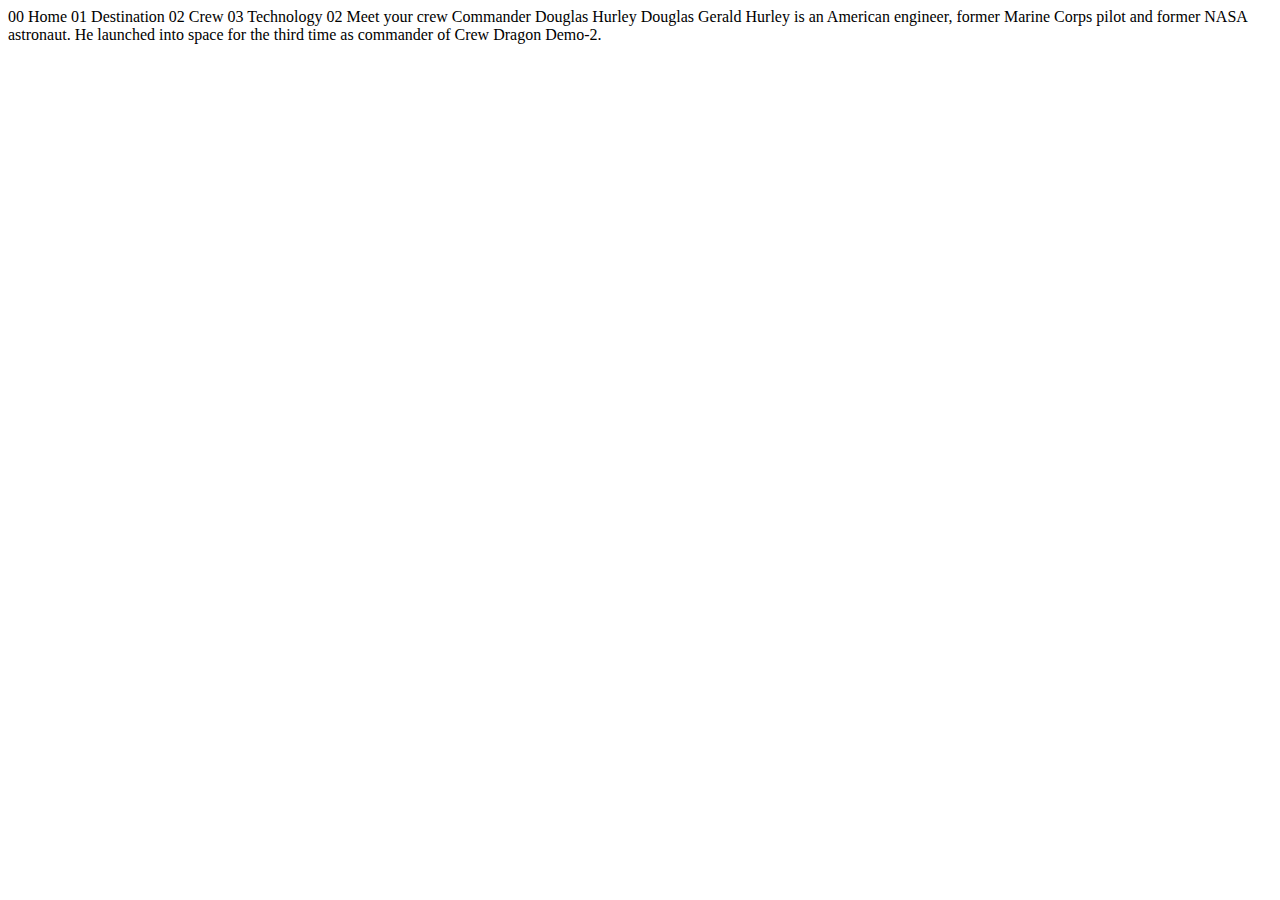
==== crew-commander.html @ 9b9bf10f "space tourism" ====
<!DOCTYPE html>
<html lang="en">
<head>
  <meta charset="UTF-8">
  <meta name="viewport" content="width=device-width, initial-scale=1.0">

  <link rel="icon" type="image/png" sizes="32x32" href="./assets/favicon-32x32.png">
  
  <title>Frontend Mentor | Space tourism website</title>
</head>
<body>

  00 Home
  01 Destination
  02 Crew
  03 Technology

  02 Meet your crew

  Commander
  Douglas Hurley

  Douglas Gerald Hurley is an American engineer, former Marine Corps pilot 
  and former NASA astronaut. He launched into space for the third time as 
  commander of Crew Dragon Demo-2.
</body>
</html>
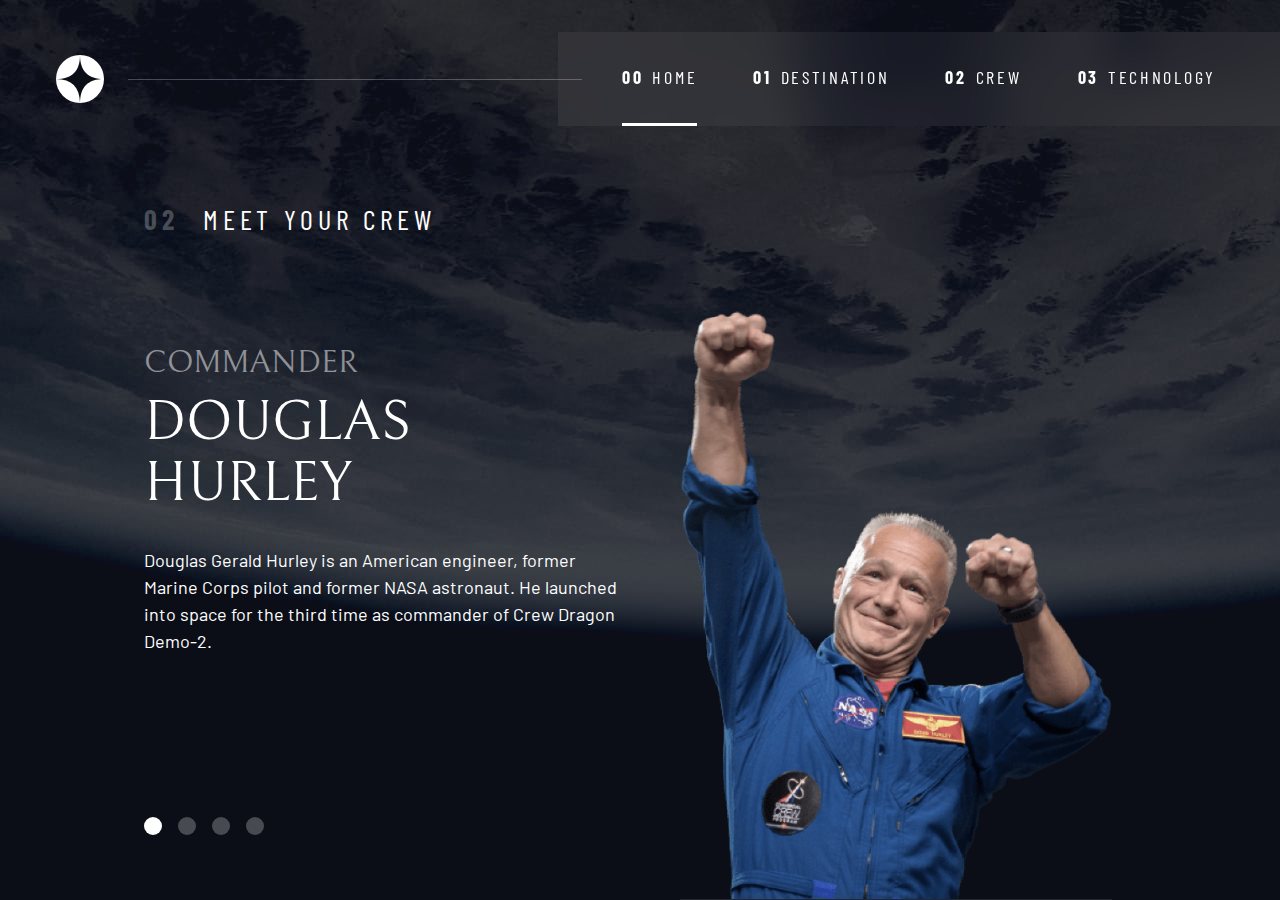
==== commit f11f623a: "content, destination and crew" ====
--- a/crew-commander.html
+++ b/crew-commander.html
@@ -1,27 +1,117 @@
 <!DOCTYPE html>
 <html lang="en">
-<head>
-  <meta charset="UTF-8">
-  <meta name="viewport" content="width=device-width, initial-scale=1.0">
+  <head>
+    <meta charset="UTF-8" />
+    <meta name="viewport" content="width=device-width, initial-scale=1.0" />
 
-  <link rel="icon" type="image/png" sizes="32x32" href="./assets/favicon-32x32.png">
-  
-  <title>Frontend Mentor | Space tourism website</title>
-</head>
-<body>
+    <link
+      rel="icon"
+      type="image/png"
+      sizes="32x32"
+      href="./assets/favicon-32x32.png"
+    />
+    <!-- Google fonts -->
+    <link rel="preconnect" href="https://fonts.googleapis.com" />
+    <link rel="preconnect" href="https://fonts.gstatic.com" crossorigin />
+    <link
+      href="https://fonts.googleapis.com/css2?family=Barlow+Condensed:wght@400;700&family=Bellefair&family=Barlow:wght@400;700&display=swap"
+      rel="stylesheet"
+    />
 
-  00 Home
-  01 Destination
-  02 Crew
-  03 Technology
+    <!-- Our custom CSS -->
+    <link rel="stylesheet" href="index.css" />
+    <title>Frontend Mentor | Space tourism website</title>
+    <script src="index.js" defer></script>
+  </head>
 
-  02 Meet your crew
+  <body class="crew">
+    <a class="skip-to-content" href="#main">Skip to content</a>
+    <header class="primary-header flex">
+      <div>
+        <img
+          src="./assets/shared/logo.svg"
+          alt="space tourism logo"
+          class="logo"
+        />
+      </div>
+      <button class="mobile-nav-toggle" aria-controls="primary-navigation">
+        <span class="sr-only" aria-expanded="false">Menu</span>
+      </button>
+      <nav>
+        <ul
+          id="primary-navigation"
+          data-visible="false"
+          class="primary-navigation underline-indicators flex"
+        >
+          <li class="active">
+            <a
+              class="ff-sans-cond uppercase text-white letter-spacing-2"
+              href="index.html"
+              ><span aria-hidden="true">00</span>Home</a
+            >
+          </li>
+          <li>
+            <a
+              class="ff-sans-cond uppercase text-white letter-spacing-2"
+              href="destination.html"
+              ><span aria-hidden="true">01</span>Destination</a
+            >
+          </li>
+          <li>
+            <a
+              class="ff-sans-cond uppercase text-white letter-spacing-2"
+              href="crew.html"
+              ><span aria-hidden="true">02</span>Crew</a
+            >
+          </li>
+          <li>
+            <a
+              class="ff-sans-cond uppercase text-white letter-spacing-2"
+              href="technology.html"
+              ><span aria-hidden="true">03</span>Technology</a
+            >
+          </li>
+        </ul>
+      </nav>
+    </header>
 
-  Commander
-  Douglas Hurley
+    <main id="main" class="grid-container grid-container--crew flow">
+      <h1 class="numbered-title">
+        <span aria-hidden="true">02</span> Meet your crew
+      </h1>
+      <div class="dot-indicators flex">
+        <button aria-selected="true">
+          <span class="sr-only">The commander</span>
+        </button>
+        <button aria-selected="false">
+          <span class="sr-only">The mission specialist</span>
+        </button>
+        <button aria-selected="false">
+          <span class="sr-only">The pilot</span>
+        </button>
+        <button aria-selected="false">
+          <span class="sr-only">The crew engineer</span>
+        </button>
+      </div>
+      <article class="crew-details flow">
+        <header class="flow flow--space-small">
+          <h2 class="fs-600 ff-serif uppercase">Commander</h2>
+          <p class="fs-700 uppercase ff-serif">Douglas Hurley</p>
+        </header>
+        <p>
+          Douglas Gerald Hurley is an American engineer, former Marine Corps
+          pilot and former NASA astronaut. He launched into space for the third
+          time as commander of Crew Dragon Demo-2.
+        </p>
+      </article>
 
-  Douglas Gerald Hurley is an American engineer, former Marine Corps pilot 
-  and former NASA astronaut. He launched into space for the third time as 
-  commander of Crew Dragon Demo-2.
-</body>
-</html>+      <picture>
+        <source
+          srcset="assets/crew/image-douglas-hurley.png"
+          type="image/webp"
+        />
+        <img src="assets/crew/image-douglas-hurley.png" alt="Douglas Hurley" />
+      </picture>
+    </main>
+  </body>
+</html>
--- a/index.css
+++ b/index.css
@@ -0,0 +1,712 @@
+/* ------------------- */
+/* Custom properties   */
+/* ------------------- */
+
+:root {
+  /* colors */
+  --clr-dark: 230 35% 7%;
+  --clr-light: 231 77% 90%;
+  --clr-white: 0 0% 100%;
+
+  /* font-sizes */
+  --fs-900: clamp(5rem, 8vw + 1rem, 9.375rem);
+  --fs-800: 3.5rem;
+  --fs-700: 1.5rem;
+  --fs-600: 1rem;
+  --fs-500: 1rem;
+  --fs-400: 0.9375rem;
+  --fs-300: 1rem;
+  --fs-200: 0.875rem;
+
+  /* font-families */
+  --ff-serif: 'Bellefair', serif;
+  --ff-sans-cond: 'Barlow Condensed', sans-serif;
+  --ff-sans-normal: 'Barlow', sans-serif;
+}
+
+@media (min-width: 35em) {
+  :root {
+    --fs-800: 5rem;
+    --fs-700: 2.5rem;
+    --fs-600: 1.5rem;
+    --fs-500: 1.25rem;
+    --fs-400: 1rem;
+  }
+}
+
+@media (min-width: 45em) {
+  :root {
+    /* font-sizes */
+    --fs-800: 6.25rem;
+    --fs-700: 3.5rem;
+    --fs-600: 2rem;
+    --fs-500: 1.75rem;
+    --fs-400: 1.125rem;
+  }
+}
+
+/* ------------------- */
+/* Reset               */
+/* ------------------- */
+
+/* https://piccalil.li/blog/a-modern-css-reset/ */
+
+/* Box sizing */
+*,
+*::before,
+*::after {
+  box-sizing: border-box;
+}
+
+/* Reset margins */
+body,
+h1,
+h2,
+h3,
+h4,
+h5,
+p,
+figure,
+picture {
+  margin: 0;
+}
+
+h1,
+h2,
+h3,
+h4,
+h5,
+h6,
+p {
+  font-weight: 400;
+}
+
+/* set up the body */
+body {
+  font-family: var(--ff-sans-normal);
+  font-size: var(--fs-400);
+  color: hsl(var(--clr-white));
+  background-color: hsl(var(--clr-dark));
+  line-height: 1.5;
+  min-height: 100vh;
+
+  display: grid;
+  grid-template-rows: min-content 1fr;
+
+  overflow-x: hidden;
+}
+
+/* make images easier to work with */
+img,
+picutre {
+  max-width: 100%;
+  display: block;
+}
+
+/* make form elements easier to work with */
+input,
+button,
+textarea,
+select {
+  font: inherit;
+}
+
+/* remove animations for people who've turned them off */
+@media (prefers-reduced-motion: reduce) {
+  *,
+  *::before,
+  *::after {
+    animation-duration: 0.01ms !important;
+    animation-iteration-count: 1 !important;
+    transition-duration: 0.01ms !important;
+    scroll-behavior: auto !important;
+  }
+}
+
+/* ------------------- */
+/* Utility classes     */
+/* ------------------- */
+
+/* general */
+
+.flex {
+  display: flex;
+  gap: var(--gap, 1rem);
+}
+
+.grid {
+  display: grid;
+  gap: var(--gap, 1rem);
+}
+
+.d-block {
+  display: block;
+}
+
+.flow > *:where(:not(:first-child)) {
+  margin-top: var(--flow-space, 1rem);
+}
+
+/* .flow--space-1 */
+/* .flow--space-2 */
+/* .flow--space-3 */
+.flow--space-small {
+  --flow-space: 0.75rem;
+}
+
+.container {
+  padding-inline: 2em;
+  margin-inline: auto;
+  max-width: 80rem;
+}
+
+.sr-only {
+  position: absolute;
+  width: 1px;
+  height: 1px;
+  padding: 0;
+  margin: -1px;
+  overflow: hidden;
+  clip: rect(0, 0, 0, 0);
+  white-space: nowrap; /* added line */
+  border: 0;
+}
+
+.skip-to-content {
+  position: absolute;
+  z-index: 9999;
+  background: hsl(var(--clr-white));
+  color: hsl(var(--clr-dark));
+  padding: 0.5em 1em;
+  margin-inline: auto;
+  transform: translateY(-100%);
+  transition: transform 250ms ease-in;
+}
+
+.skip-to-content:focus {
+  transform: translateY(0);
+}
+
+/* colors */
+
+.bg-dark {
+  background-color: hsl(var(--clr-dark));
+}
+.bg-accent {
+  background-color: hsl(var(--clr-light));
+}
+.bg-white {
+  background-color: hsl(var(--clr-white));
+}
+
+.text-dark {
+  color: hsl(var(--clr-dark));
+}
+.text-accent {
+  color: hsl(var(--clr-light));
+}
+.text-white {
+  color: hsl(var(--clr-white));
+}
+
+/* typography */
+
+.ff-serif {
+  font-family: var(--ff-serif);
+}
+.ff-sans-cond {
+  font-family: var(--ff-sans-cond);
+}
+.ff-sans-normal {
+  font-family: var(--ff-sans-normal);
+}
+
+.letter-spacing-1 {
+  letter-spacing: 4.75px;
+}
+.letter-spacing-2 {
+  letter-spacing: 2.7px;
+}
+.letter-spacing-3 {
+  letter-spacing: 2.35px;
+}
+
+.uppercase {
+  text-transform: uppercase;
+}
+
+.fs-900 {
+  font-size: var(--fs-900);
+}
+.fs-800 {
+  font-size: var(--fs-800);
+}
+.fs-700 {
+  font-size: var(--fs-700);
+}
+.fs-600 {
+  font-size: var(--fs-600);
+}
+.fs-500 {
+  font-size: var(--fs-500);
+}
+.fs-400 {
+  font-size: var(--fs-400);
+}
+.fs-300 {
+  font-size: var(--fs-300);
+}
+.fs-200 {
+  font-size: var(--fs-200);
+}
+
+.fs-900,
+.fs-800,
+.fs-700,
+.fs-600 {
+  line-height: 1.1;
+}
+
+.numbered-title {
+  font-family: var(--ff-sans-cond);
+  font-size: var(--fs-500);
+  text-transform: uppercase;
+  letter-spacing: 4.72px;
+}
+
+.numbered-title span {
+  margin-right: 0.5em;
+  font-weight: 700;
+  color: hsl(var(--clr-white) / 0.25);
+}
+
+/* ------------------- */
+/* Compontents         */
+/* ------------------- */
+
+.large-button {
+  font-size: 2rem;
+  position: relative;
+  z-index: 1;
+  display: inline-grid;
+  place-items: center;
+  padding: 0 2em;
+  border-radius: 50%;
+  aspect-ratio: 1;
+  text-decoration: none;
+}
+
+.large-button::after {
+  content: '';
+  position: absolute;
+  z-index: -1;
+  width: 100%;
+  height: 100%;
+  background: hsl(var(--clr-white) / 0.1);
+  border-radius: 50%;
+  opacity: 0;
+  transition: opacity 500ms linear, transform 750ms ease-in-out;
+}
+
+.large-button:hover::after,
+.large-button:focus::after {
+  opacity: 1;
+  transform: scale(1.5);
+}
+
+/* primary-header */
+
+.logo {
+  /* min middle value max */
+  margin: 1.5rem clamp(1.5rem, 5vw, 3.5rem);
+}
+
+.primary-header {
+  justify-content: space-between;
+  align-items: center;
+}
+
+.primary-navigation {
+  --gap: clamp(1.5rem, 5vw, 3.5rem);
+  --underline-gap: 2rem;
+  list-style: none;
+  padding: 0;
+  margin: 0;
+  background: hsl(var(--clr-white) / 0.05);
+  backdrop-filter: blur(1.5rem);
+}
+
+@supports (backdrop-filter: blur(1rem)) {
+  .primary-navigation {
+    background: hsl(var(--clr-white) / 0.05);
+    backdrop-filter: blur(1.5rem);
+  }
+}
+
+.mobile-nav-toggle {
+  display: none;
+}
+
+@media (max-width: 35rem) {
+  .primary-navigation {
+    --underline-gap: 0.5rem;
+    position: fixed;
+    z-index: 1000;
+    inset: 0 0 0 30%;
+    list-style: none;
+    padding: min(20rem, 15vh) 2rem;
+    margin: 0;
+    flex-direction: column;
+    transform: translateX(100%);
+    transition: transform 500ms ease-in-out;
+  }
+
+  .primary-navigation[data-visible='true'] {
+    transform: translateX(0);
+  }
+
+  .mobile-nav-toggle {
+    display: block;
+    position: absolute;
+    z-index: 2000;
+    right: 1rem;
+    top: 2rem;
+    background: transparent;
+    background-image: url(./assets/shared/icon-hamburger.svg);
+    background-repeat: no-repeat;
+    background-position: center;
+    width: 1.5rem;
+    aspect-ratio: 1;
+    border: 0;
+  }
+
+  .mobile-nav-toggle[aria-expanded='true'] {
+    background-image: url(./assets/shared/icon-close.svg);
+  }
+
+  .mobile-nav-toggle:focus-visible {
+    outline: 5px solid white;
+    outline-offset: 5px;
+  }
+}
+
+@media (min-width: 35em) {
+  .primary-navigation {
+    padding-inline: clamp(3rem, 5vw, 6rem);
+  }
+}
+
+@media (min-width: 35em) and (max-width: 49.999em) {
+  .primary-navigation {
+    padding-inline: 3rem;
+  }
+
+  .primary-navigation a > span {
+    display: none;
+  }
+}
+
+@media (min-width: 45em) {
+  .primary-header::before {
+    content: '';
+    display: block;
+    position: relative;
+    height: 1px;
+    width: 100%;
+    margin-right: -2.5rem;
+    background: hsl(var(--clr-white) / 0.25);
+    order: 1;
+    z-index: 1;
+  }
+
+  nav {
+    order: 2;
+  }
+
+  .primary-navigation {
+    margin-block: 2rem;
+  }
+}
+
+.primary-navigation a {
+  text-decoration: none;
+}
+
+.primary-navigation a > span {
+  font-weight: 700;
+  margin-right: 0.5em;
+}
+
+.underline-indicators > * {
+  cursor: pointer;
+  padding: var(--underline-gap, 0.5rem) 0;
+  border: 0;
+  border-bottom: 0.2rem solid hsl(var(--clr-white) / 0);
+  background-color: transparent;
+}
+
+.underline-indicators > *:focus {
+  border-color: hsl(var(--clr-white) / 0.5);
+}
+
+@media (hover: hover) {
+  .underline-indicators > *:hover {
+    border-color: hsl(var(--clr-white) / 0.5);
+  }
+}
+
+@media (min-width: 35rem) {
+  .underline-indicators > .active,
+  .underline-indicators > [aria-selected='true'] {
+    color: hsl(var(--clr-white) / 1);
+    border-color: hsl(var(--clr-white) / 1);
+  }
+}
+
+.tab-list {
+  --gap: 2rem;
+}
+
+.dot-indicators > * {
+  cursor: pointer;
+  border: 0;
+  border-radius: 50%;
+  padding: 0.5em;
+  background-color: hsl(var(--clr-white) / 0.25);
+}
+
+.dot-indicators > *:hover,
+.dot-indicators > *:focus {
+  background-color: hsl(var(--clr-white) / 0.5);
+}
+
+.dot-indicators > [aria-selected='true'] {
+  background-color: hsl(var(--clr-white) / 1);
+}
+
+/* ----------------------------- */
+/* Page specific background      */
+/* ----------------------------- */
+body {
+  background-size: cover;
+  background-position: bottom center;
+}
+/* home */
+.home {
+  background-image: url(./assets/home/background-home-mobile.jpg);
+}
+
+@media (min-width: 35rem) {
+  .home {
+    background-position: center center;
+    background-image: url(./assets/home/background-home-tablet.jpg);
+  }
+}
+
+@media (min-width: 45rem) {
+  .home {
+    background-image: url(./assets/home/background-home-desktop.jpg);
+  }
+}
+
+/* destination */
+.destination {
+  background-image: url(./assets/destination/background-destination-mobile.jpg);
+}
+
+@media (min-width: 35rem) {
+  .destination {
+    background-position: center center;
+    background-image: url(./assets/destination/background-destination-tablet.jpg);
+  }
+}
+
+@media (min-width: 45rem) {
+  .destination {
+    background-image: url(./assets/destination/background-destination-desktop.jpg);
+  }
+}
+
+/* crew */
+.crew {
+  background-image: url(./assets/home/background-crew-mobile.jpg);
+}
+
+@media (min-width: 35rem) {
+  .crew {
+    background-position: center center;
+    background-image: url(./assets/crew/background-crew-tablet.jpg);
+  }
+}
+
+@media (min-width: 45rem) {
+  .crew {
+    background-image: url(./assets/crew/background-crew-desktop.jpg);
+  }
+}
+/* ----------------------------- */
+/* Layout                        */
+/* ----------------------------- */
+
+.grid-container {
+  text-align: center;
+  display: grid;
+  place-items: center;
+  padding-inline: 1rem;
+  padding-bottom: 4rem;
+}
+
+.grid-container p:not([class]) {
+  max-width: 50ch;
+}
+
+.grid-container .numbered-title {
+  grid-area: title;
+}
+
+/* destination layout */
+
+.grid-container--destination {
+  --flow-space: 2rem;
+
+  grid-template-areas:
+    'title'
+    'image'
+    'tabs'
+    'content';
+}
+
+.grid-container--destination > picture {
+  grid-area: image;
+  max-width: 60%;
+}
+
+.grid-container--destination > .tab-list {
+  grid-area: tabs;
+}
+
+.grid-container--destination > .destination-info {
+  grid-area: content;
+}
+
+.destination-meta {
+  flex-direction: column;
+  border-top: 1px solid hsl(var(--clr-white) / 0.1);
+  padding-top: 2.5rem;
+  margin-top: 2.5rem;
+}
+
+.destination-meta p {
+  font-size: 1.75rem;
+}
+
+/* crew layout */
+
+.grid-container--crew {
+  --flow-space: 2rem;
+  grid-template-areas:
+    'title'
+    'image'
+    'tabs'
+    'content';
+}
+
+.grid-container--crew > picture {
+  grid-area: image;
+  max-width: 60%;
+  border-bottom: 1px solid hsl(var(--clr-white) / 0.1);
+}
+
+.grid-container--crew > .dot-indicators {
+  grid-area: tabs;
+}
+
+.grid-container--crew > .crew-details {
+  grid-area: content;
+}
+
+.crew-details h2 {
+  /* opacity: 0.5; */
+  color: hsl(var(--clr-white) / 0.5);
+}
+
+@media (min-width: 35em) {
+  .numbered-title {
+    justify-self: start;
+    margin-top: 2rem;
+  }
+
+  .destination-meta {
+    flex-direction: row;
+    justify-content: space-evenly;
+  }
+
+  .grid-container--crew {
+    padding-bottom: 0;
+    grid-template-areas:
+      'title'
+      'content'
+      'tabs'
+      'image';
+  }
+
+  .grid-container--crew > img {
+    border-bottom: none;
+  }
+}
+
+@media (min-width: 45em) {
+  .grid-container {
+    text-align: left;
+    column-gap: var(--container-gap, 2rem);
+    grid-template-columns: minmax(1rem, 1fr) repeat(2, minmax(0, 30rem)) minmax(
+        1rem,
+        1fr
+      );
+  }
+
+  .grid-container--home {
+    padding-bottom: max(6rem, 20vh);
+    align-items: end;
+  }
+
+  .grid-container--home > *:first-child {
+    grid-column: 2;
+  }
+
+  .grid-container--home > *:last-child {
+    grid-column: 3;
+  }
+
+  .grid-container--destination {
+    justify-items: start;
+    align-content: start;
+    grid-template-areas:
+      '. title title .'
+      '. image tabs .'
+      '. image content .';
+  }
+
+  .grid-container--destination > picture,
+  .grid-container--crew > picture {
+    max-width: 90%;
+  }
+  .destination-meta {
+    --gap: min(6vw, 6rem);
+    justify-content: start;
+  }
+
+  .grid-container--crew {
+    grid-template-areas:
+      '. title title .'
+      '. content image .'
+      '. tabs image .';
+  }
+
+  .grid-container--crew > .dot-indicators {
+    justify-self: start;
+  }
+  .grid-container--crew > picture {
+    align-self: end;
+  }
+}
